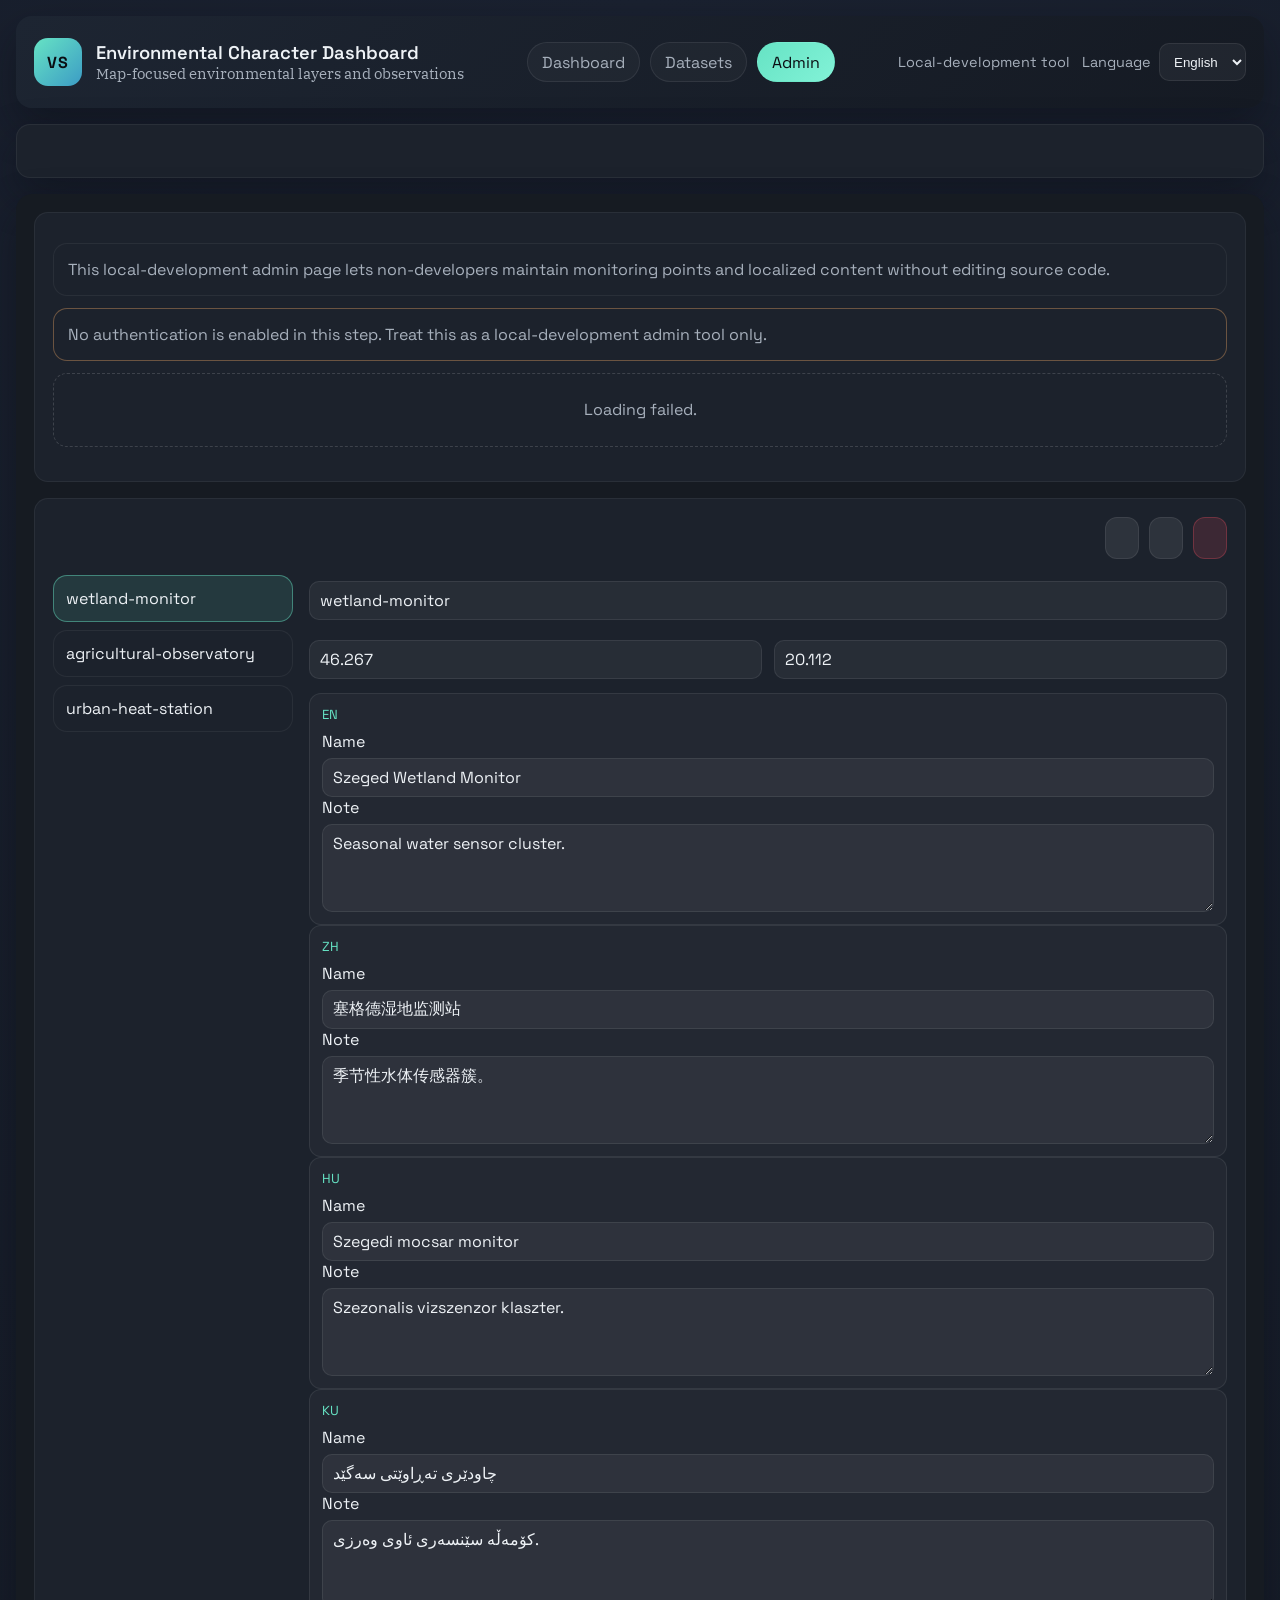
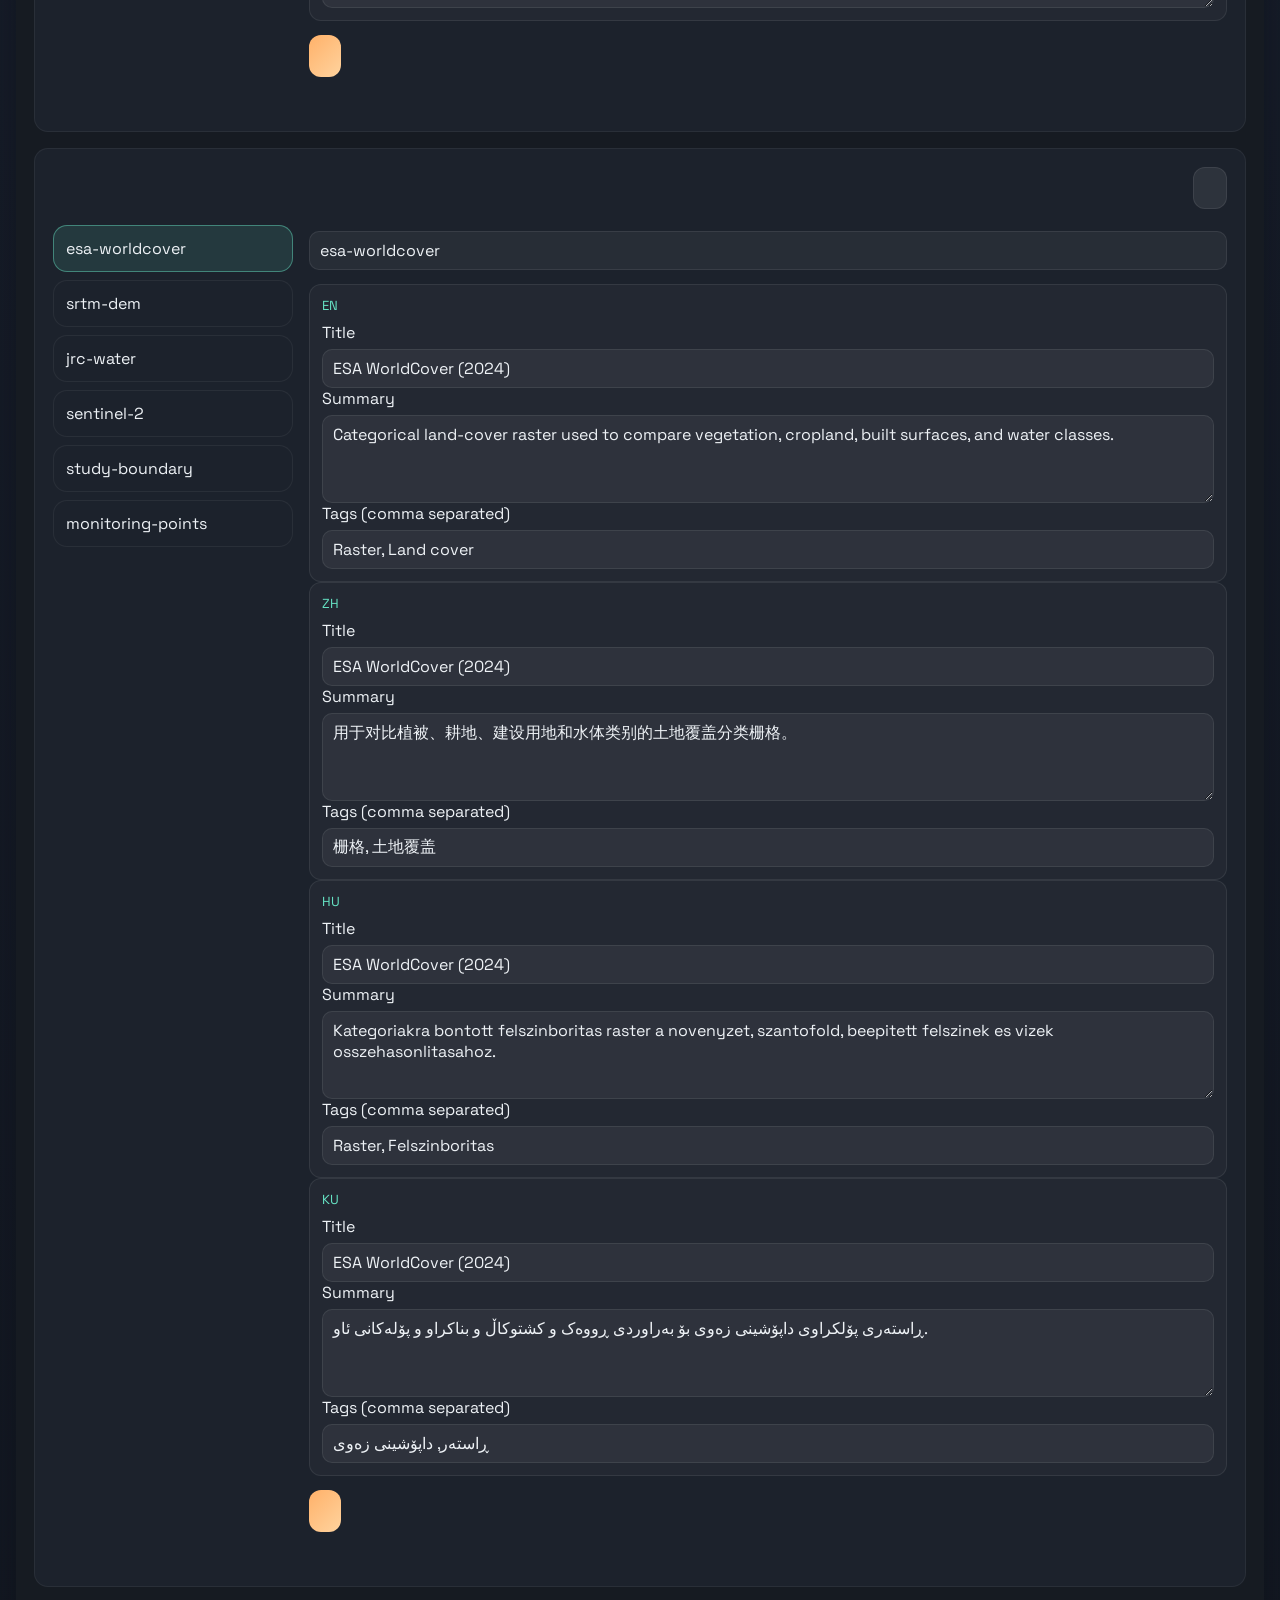
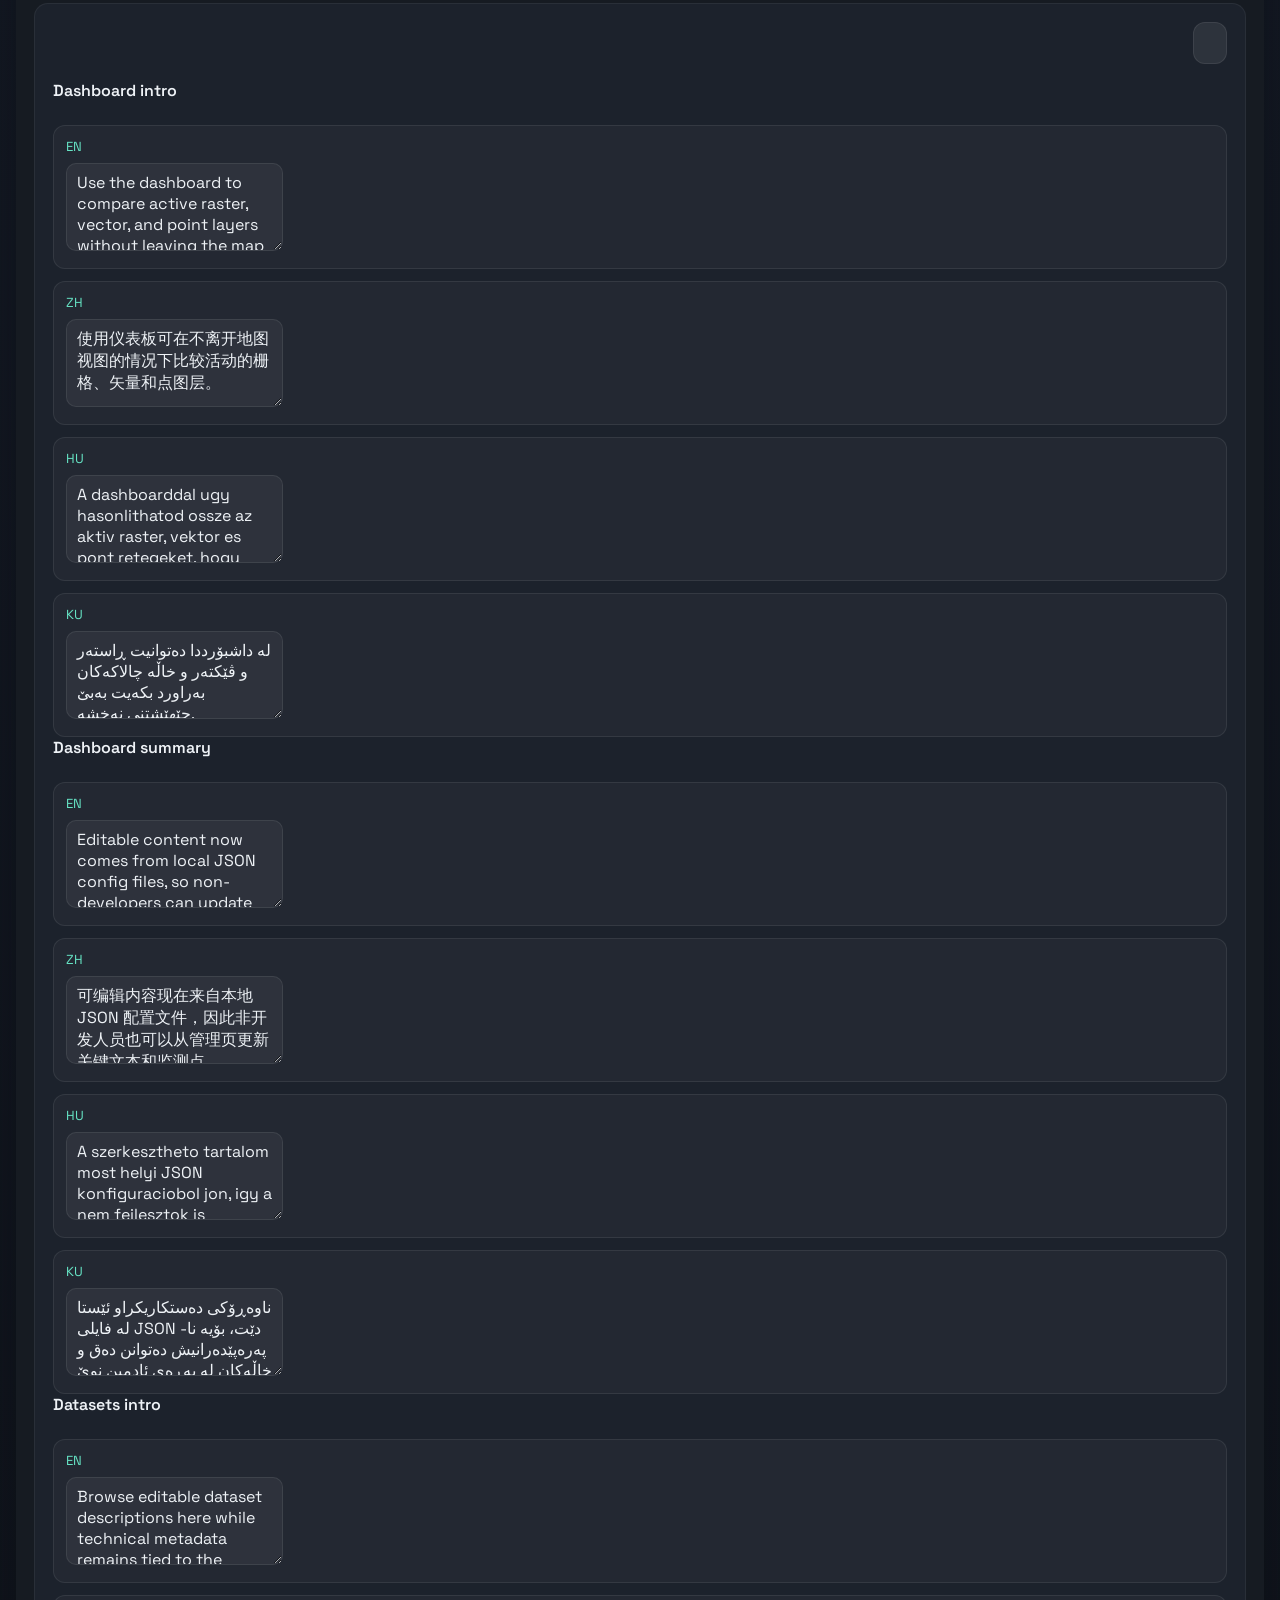
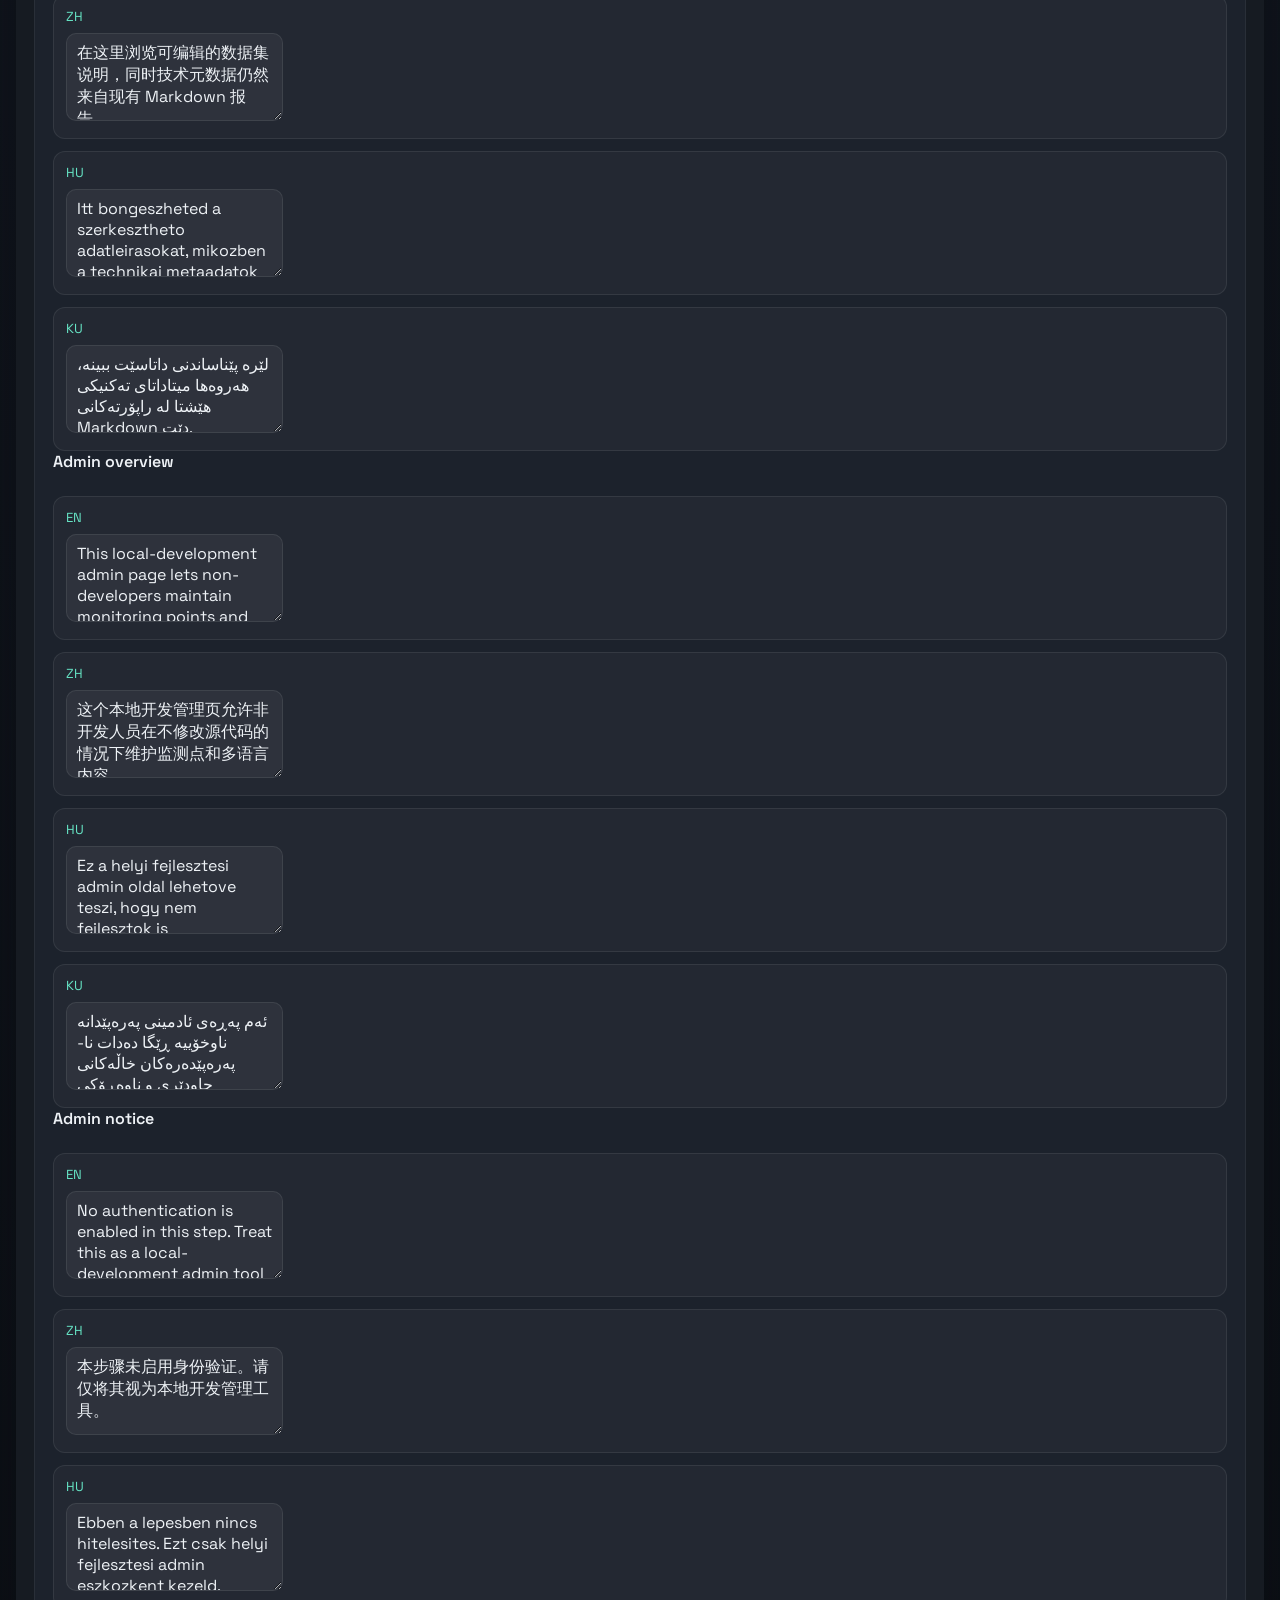
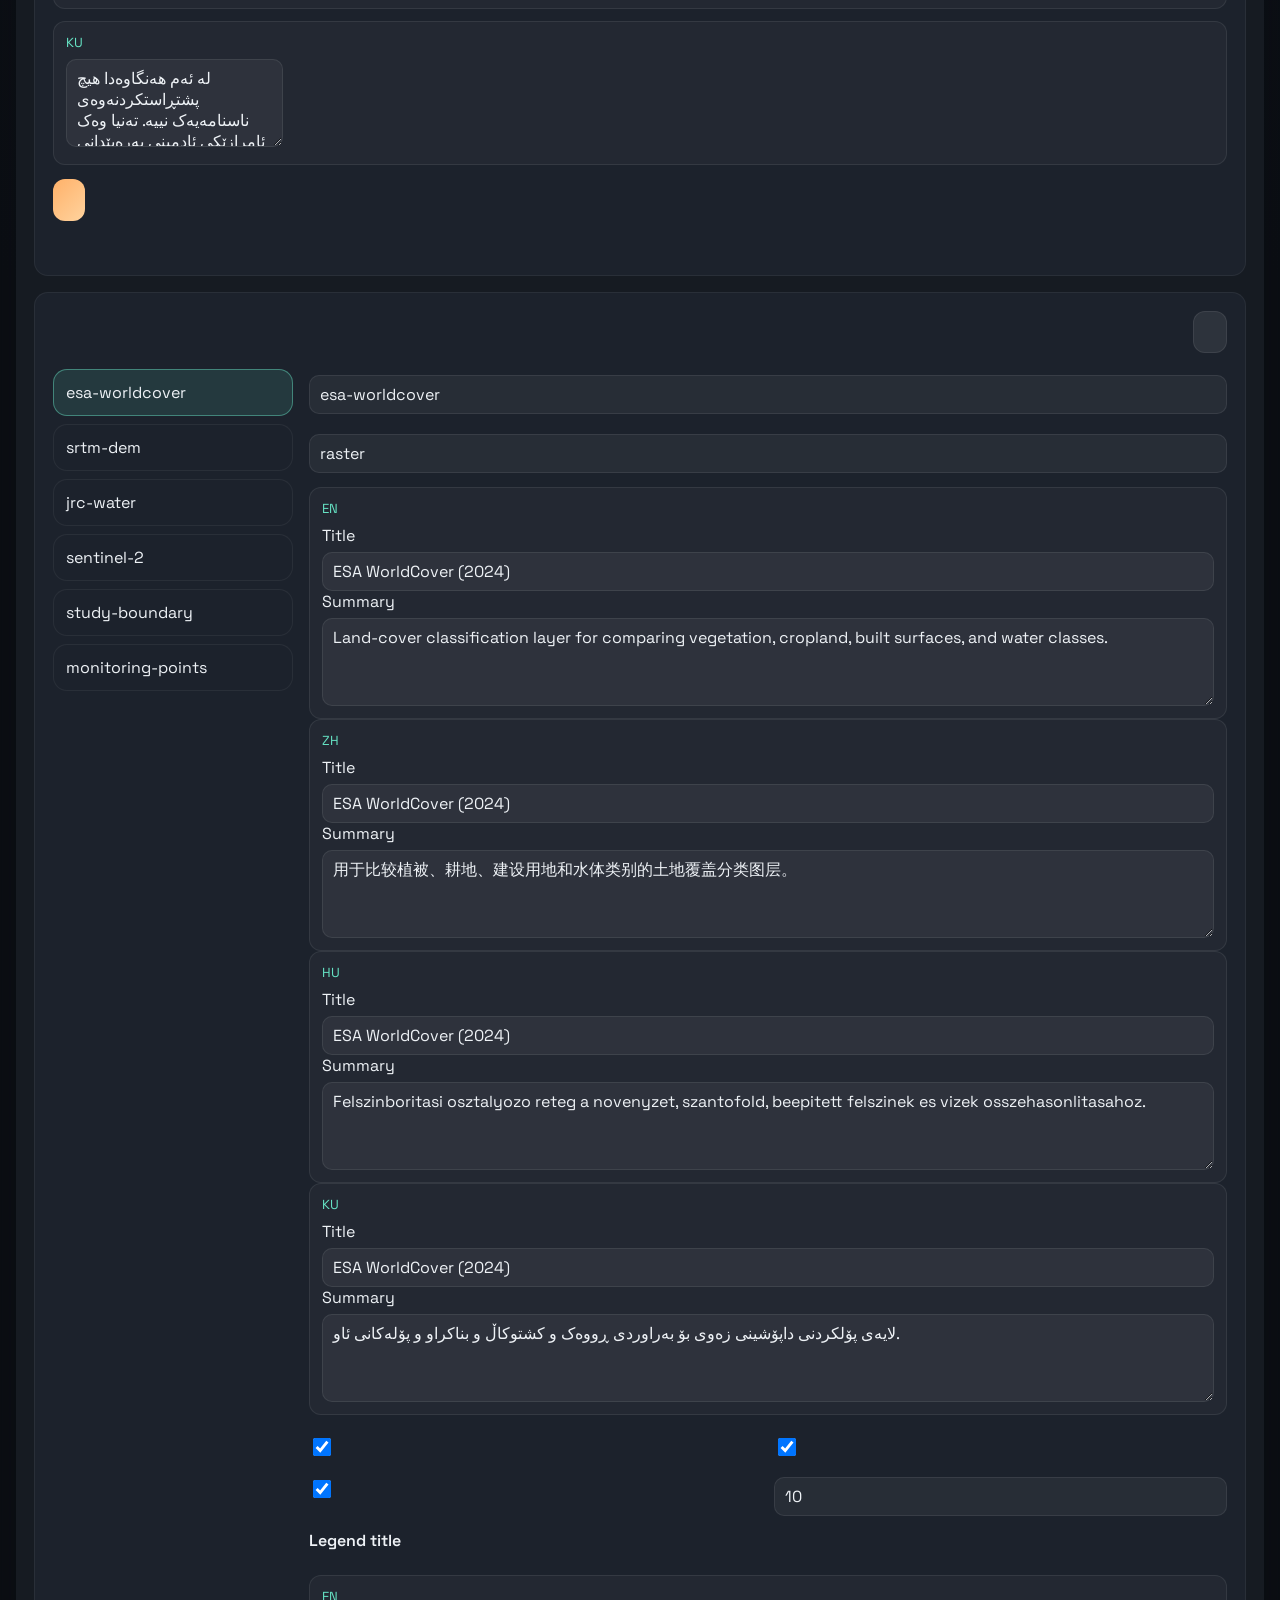
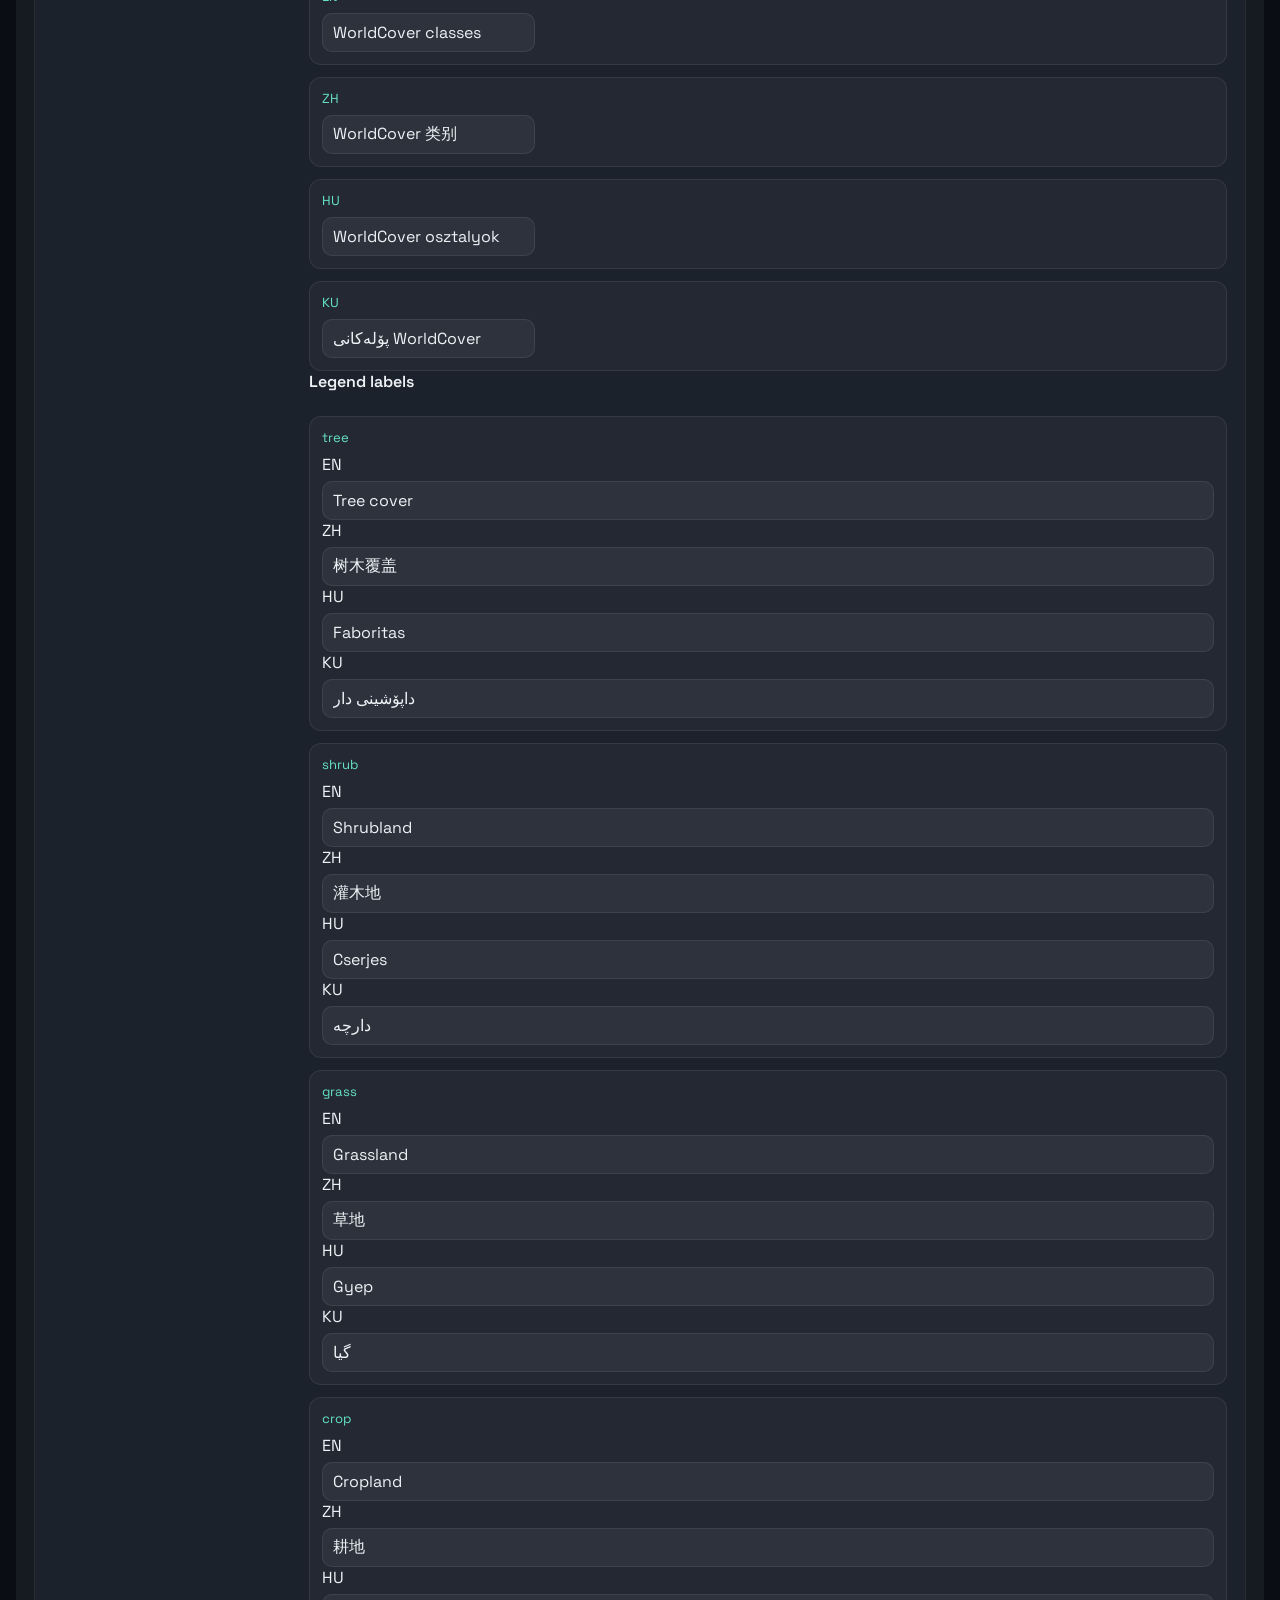
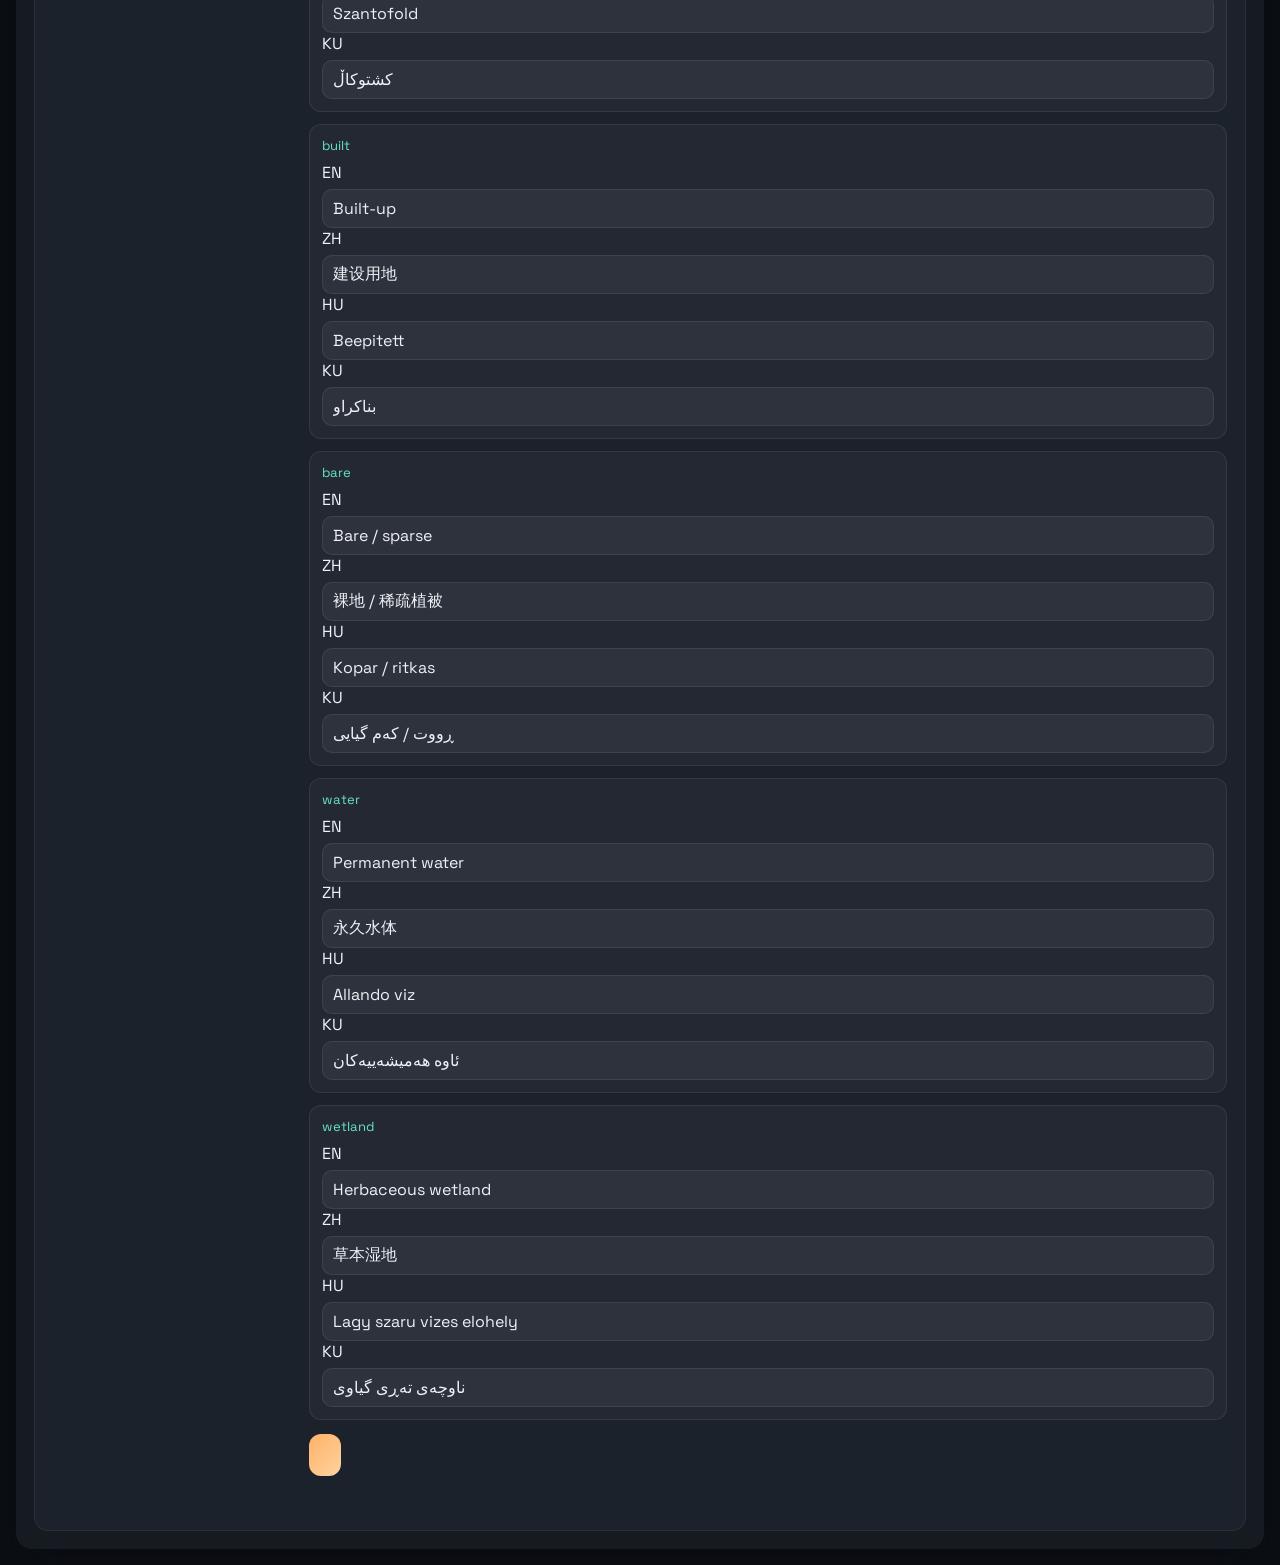
==== vs/admin.html @ 51a52495 "Initial project import and dashboard fixes" ====
﻿<!doctype html>
<html lang="en">
<head>
  <meta charset="utf-8" />
  <meta name="viewport" content="width=device-width, initial-scale=1" />
  <title>Geo Environmental Admin</title>
  <link rel="preconnect" href="https://fonts.googleapis.com" />
  <link rel="preconnect" href="https://fonts.gstatic.com" crossorigin />
  <link href="https://fonts.googleapis.com/css2?family=Space+Grotesk:wght@400;500;600;700&family=IBM+Plex+Serif:wght@400;500&display=swap" rel="stylesheet" />
  <link rel="stylesheet" href="style.css" />
</head>
<body>
  <div class="app app-page">
    <header class="app-header" id="app-header"></header>

    <div class="page-shell">
      <section class="page-hero">
        <div class="page-kicker" data-i18n="admin.kicker"></div>
        <h1 class="page-title" data-i18n="admin.title"></h1>
        <p class="page-copy" data-i18n="admin.subtitle"></p>
      </section>

      <section class="page-main admin-grid">
        <section class="admin-section">
          <div class="panel-title" data-i18n="admin.overviewTitle"></div>
          <div id="admin-overview-text" class="feedback-note"></div>
          <div id="admin-notice-text" class="feedback-note warning-note"></div>
          <div id="admin-health" class="status-grid"></div>
        </section>

        <section class="admin-section">
          <div class="admin-section-head">
            <div class="panel-title" data-i18n="admin.monitoringTitle"></div>
            <div class="admin-actions">
              <button id="points-reload" class="button button-secondary" data-i18n="admin.reload"></button>
              <button id="point-add" class="button button-secondary" data-i18n="admin.addPoint"></button>
              <button id="point-delete" class="button button-danger" data-i18n="admin.deletePoint"></button>
            </div>
          </div>
          <div class="admin-editor-grid">
            <div id="points-list" class="admin-list"></div>
            <form id="points-form" class="admin-form">
              <label><span data-i18n="admin.pointId"></span><input id="point-id" type="text" /></label>
              <div class="admin-form-row">
                <label><span data-i18n="admin.latitude"></span><input id="point-lat" type="number" step="any" /></label>
                <label><span data-i18n="admin.longitude"></span><input id="point-lng" type="number" step="any" /></label>
              </div>
              <div id="point-localized-fields"></div>
              <div class="admin-actions">
                <button id="points-save" type="submit" class="button" data-i18n="admin.savePoints"></button>
              </div>
              <div id="points-status" class="status-message"></div>
            </form>
          </div>
        </section>

        <section class="admin-section">
          <div class="admin-section-head">
            <div class="panel-title" data-i18n="admin.datasetTitle"></div>
            <div class="admin-actions">
              <button id="datasets-reload" class="button button-secondary" data-i18n="admin.reload"></button>
            </div>
          </div>
          <div class="admin-editor-grid">
            <div id="dataset-list" class="admin-list"></div>
            <form id="dataset-form" class="admin-form">
              <label><span data-i18n="admin.datasetId"></span><input id="dataset-id" type="text" readonly /></label>
              <div id="dataset-localized-fields"></div>
              <div class="admin-actions">
                <button id="datasets-save" type="submit" class="button" data-i18n="admin.saveDatasets"></button>
              </div>
              <div id="datasets-status" class="status-message"></div>
            </form>
          </div>
        </section>

        <section class="admin-section">
          <div class="admin-section-head">
            <div class="panel-title" data-i18n="admin.pageTitle"></div>
            <div class="admin-actions">
              <button id="app-reload" class="button button-secondary" data-i18n="admin.reload"></button>
            </div>
          </div>
          <form id="app-content-form" class="admin-form">
            <div id="app-content-fields"></div>
            <div class="admin-actions">
              <button id="app-save" type="submit" class="button" data-i18n="admin.saveApp"></button>
            </div>
            <div id="app-status" class="status-message"></div>
          </form>
        </section>

        <section class="admin-section">
          <div class="admin-section-head">
            <div class="panel-title" data-i18n="admin.layerCatalogTitle"></div>
            <div class="admin-actions">
              <button id="layers-reload" class="button button-secondary" data-i18n="admin.reloadLayers"></button>
            </div>
          </div>
          <div class="admin-editor-grid">
            <div id="layer-list" class="admin-list"></div>
            <form id="layer-form" class="admin-form">
              <label><span data-i18n="admin.layerId"></span><input id="layer-id" type="text" readonly /></label>
              <label><span data-i18n="admin.layerKind"></span><input id="layer-kind" type="text" readonly /></label>
              <div id="layer-localized-fields"></div>
              <div class="admin-form-row admin-toggle-grid">
                <label><span data-i18n="admin.layerDefaultVisible"></span><input id="layer-default-visible" type="checkbox" /></label>
                <label><span data-i18n="admin.layerShowLegend"></span><input id="layer-show-legend" type="checkbox" /></label>
                <label><span data-i18n="admin.layerShowActive"></span><input id="layer-show-active" type="checkbox" /></label>
                <label><span data-i18n="admin.layerSortOrder"></span><input id="layer-sort-order" type="number" step="1" /></label>
              </div>
              <div id="layer-legend-fields"></div>
              <div class="admin-actions">
                <button id="layers-save" type="submit" class="button" data-i18n="admin.saveLayers"></button>
              </div>
              <div id="layers-status" class="status-message"></div>
            </form>
          </div>
        </section>
      </section>
    </div>
  </div>

  <script src="i18n.js"></script>
  <script src="app-common.js"></script>
  <script src="admin.js"></script>
</body>
</html>
---- vs/style.css ----
﻿:root {
  --bg: #0f1216;
  --panel: #161b22;
  --panel-soft: #1c222c;
  --accent: #66e3c4;
  --accent-2: #ffb169;
  --danger: #d1495b;
  --text: #eef2f6;
  --muted: #a7b0bc;
  --line: rgba(255, 255, 255, 0.08);
  --shadow: 0 18px 40px rgba(10, 12, 20, 0.4);
}

* { box-sizing: border-box; }
html, body { min-height: 100%; }
body {
  margin: 0;
  font-family: "Space Grotesk", "Segoe UI", "Microsoft YaHei UI", "Microsoft YaHei", "PingFang SC", "Noto Sans CJK SC", "Noto Sans Arabic", Tahoma, sans-serif;
  background: radial-gradient(circle at top, #1a2130, #0b0e13 60%);
  color: var(--text);
}

a { color: inherit; text-decoration: none; }
button, input, textarea { font: inherit; }
.hidden { display: none !important; }

.app { min-height: 100vh; display: grid; gap: 16px; padding: 16px; }
.app-dashboard { grid-template-columns: 280px 1fr 280px; grid-template-rows: 92px 1fr; }
.app-page { grid-template-columns: 1fr; grid-template-rows: 92px auto; }

.app-header {
  grid-column: 1 / -1;
  display: flex;
  align-items: center;
  justify-content: space-between;
  gap: 18px;
  padding: 14px 18px;
  background: linear-gradient(135deg, #1d2532, #151a23);
  border-radius: 16px;
  box-shadow: var(--shadow);
}

.brand { display: flex; align-items: center; gap: 14px; min-width: 0; }
.brand-mark {
  width: 48px; height: 48px; border-radius: 14px; background: linear-gradient(135deg, var(--accent), #3c9cc5);
  display: grid; place-items: center; font-weight: 700; color: #0a0d12; letter-spacing: 0.08em; flex: 0 0 auto;
}
.brand-title { font-size: 1.15rem; font-weight: 600; }
.brand-subtitle { font-family: "IBM Plex Serif", "Noto Serif CJK SC", "Source Han Serif SC", Georgia, serif; color: var(--muted); font-size: 0.92rem; }

.header-center { display: flex; align-items: center; justify-content: center; gap: 10px; flex: 1; flex-wrap: wrap; }
.nav-link {
  display: inline-flex; align-items: center; justify-content: center; min-height: 40px; padding: 0 14px;
  border-radius: 999px; border: 1px solid var(--line); background: rgba(255, 255, 255, 0.03); color: var(--muted);
  transition: 0.2s ease;
}
.nav-link:hover { color: var(--text); border-color: rgba(102, 227, 196, 0.4); }
.nav-link.active { color: #0a0d12; background: linear-gradient(135deg, var(--accent), #82f2d7); border-color: transparent; }

.header-tools { display: flex; align-items: center; gap: 12px; flex-wrap: wrap; justify-content: flex-end; }
.header-meta { color: var(--muted); font-size: 0.9rem; }
.language-switcher { display: flex; align-items: center; gap: 8px; color: var(--muted); font-size: 0.9rem; }
.language-switcher select, .admin-form input, .admin-form textarea {
  background: rgba(255, 255, 255, 0.05); color: var(--text); border: 1px solid var(--line); border-radius: 10px;
  min-height: 38px; padding: 8px 10px;
  text-align: start;
}

html[dir="rtl"] body {
  direction: rtl;
}

html[dir="rtl"] .panel-copy,
html[dir="rtl"] .page-copy,
html[dir="rtl"] .feedback-note,
html[dir="rtl"] .overlay-list,
html[dir="rtl"] .legend-item,
html[dir="rtl"] .admin-form label,
html[dir="rtl"] .layer-catalog-item {
  text-align: right;
}

.panel, .page-main, .page-hero { background: var(--panel); border-radius: 16px; box-shadow: var(--shadow); }
.panel { padding: 16px; display: flex; flex-direction: column; min-height: 0; }
.panel-left, .panel-right, .map-wrap { grid-row: 2 / 3; }
.panel-title { font-size: 1rem; font-weight: 600; margin-bottom: 12px; }
.panel-copy, .page-copy, .dataset-card p, .meta-row dd, .empty-state, .feedback-note, .status-message { color: var(--muted); line-height: 1.45; }
.panel-scroll { overflow-y: auto; padding-right: 6px; display: grid; gap: 12px; }

.status-grid { display: grid; gap: 12px; margin-bottom: 16px; }
.status-card, .dataset-card, .legend-block, .page-hero, .feedback-note, .admin-section, .admin-list button {
  background: var(--panel-soft); border-radius: 14px; border: 1px solid rgba(255, 255, 255, 0.06);
}
.status-card { padding: 12px; }
.status-label { color: var(--muted); font-size: 0.8rem; margin-bottom: 6px; }
.status-value { font-size: 1.1rem; font-weight: 600; }

.panel-link, .button {
  display: inline-flex; align-items: center; justify-content: center; min-height: 42px; padding: 0 16px; border-radius: 12px;
  background: linear-gradient(135deg, var(--accent-2), #ffd39e); color: #11161d; font-weight: 600; border: 0; cursor: pointer;
}
.button-secondary { background: rgba(255, 255, 255, 0.08); color: var(--text); border: 1px solid var(--line); }
.button-danger { background: rgba(209, 73, 91, 0.18); color: #ffd9de; border: 1px solid rgba(209, 73, 91, 0.35); }

.map-wrap { position: relative; min-height: 520px; }
#map { width: 100%; height: 100%; border-radius: 16px; box-shadow: var(--shadow); overflow: hidden; }
.map-overlay {
  position: absolute; top: 16px; left: 16px; padding: 12px 14px; background: rgba(15, 18, 22, 0.8);
  border-radius: 12px; backdrop-filter: blur(8px); border: 1px solid rgba(255, 255, 255, 0.08);
  min-width: 170px; max-width: min(320px, calc(100% - 32px));
}
.overlay-title { font-size: 0.85rem; margin-bottom: 6px; color: var(--muted); }
.overlay-list { font-size: 0.82rem; display: grid; gap: 4px; }

.dataset-card { padding: 14px; }
.dataset-card h3, .dataset-card h4 { margin: 0 0 8px; font-size: 1rem; }
.tag-list { display: flex; flex-wrap: wrap; gap: 6px; }
.tag { background: rgba(102, 227, 196, 0.12); color: var(--accent); padding: 3px 8px; border-radius: 999px; font-size: 0.75rem; }
.meta-list { display: grid; gap: 10px; margin-top: 14px; }
.meta-row { display: grid; grid-template-columns: 120px 1fr; gap: 10px; }
.meta-row dt { color: var(--muted); font-size: 0.82rem; }
.meta-row dd { margin: 0; font-size: 0.86rem; }

.legend-block { padding: 10px; }
.legend-title { font-size: 0.85rem; font-weight: 600; margin-bottom: 8px; }
.legend-item { display: flex; align-items: center; gap: 8px; font-size: 0.8rem; color: var(--muted); margin-bottom: 6px; }
.legend-swatch { width: 16px; height: 16px; border-radius: 4px; border: 1px solid rgba(255, 255, 255, 0.1); }

.page-shell { display: grid; gap: 16px; }
.page-hero, .page-main { padding: 18px; }
.page-kicker { color: var(--accent); font-size: 0.85rem; letter-spacing: 0.08em; text-transform: uppercase; margin-bottom: 8px; }
.page-title { margin: 0 0 8px; font-size: clamp(1.5rem, 3vw, 2.2rem); }
.catalog-grid { display: grid; grid-template-columns: repeat(auto-fit, minmax(260px, 1fr)); gap: 14px; margin-top: 16px; }
.empty-state { padding: 24px; text-align: center; border: 1px dashed rgba(255, 255, 255, 0.15); border-radius: 14px; }
.feedback-note { padding: 14px; margin-bottom: 12px; }
.warning-note { border-color: rgba(255, 177, 105, 0.35); }

.admin-grid { display: grid; gap: 16px; }
.admin-section { padding: 18px; }
.admin-section-head { display: flex; justify-content: space-between; align-items: center; gap: 12px; margin-bottom: 16px; }
.admin-actions { display: flex; flex-wrap: wrap; gap: 10px; }
.admin-editor-grid { display: grid; grid-template-columns: 240px 1fr; gap: 16px; }
.admin-list { display: grid; gap: 8px; align-content: start; }
.admin-list button {
  text-align: left; color: var(--text); padding: 12px; cursor: pointer;
}
.admin-list button.active { border-color: rgba(102, 227, 196, 0.45); background: rgba(102, 227, 196, 0.12); }
.admin-form { display: grid; gap: 14px; }
.admin-form label { display: grid; gap: 6px; }
.admin-form-row { display: grid; grid-template-columns: repeat(2, minmax(0, 1fr)); gap: 12px; }
.locale-grid { display: grid; gap: 12px; }
.locale-card { padding: 12px; background: rgba(255,255,255,0.03); border: 1px solid var(--line); border-radius: 12px; }
.locale-label { font-size: 0.82rem; color: var(--accent); margin-bottom: 8px; }
.admin-form textarea { min-height: 88px; resize: vertical; }
.status-message { min-height: 22px; }
.status-message.success { color: var(--accent); }
.status-message.error { color: #ffb5bf; }

.leaflet-control-layers {
  background: rgba(22, 27, 34, 0.92); color: var(--text); border-radius: 12px; border: 1px solid rgba(255, 255, 255, 0.12); box-shadow: var(--shadow);
}
.leaflet-control-layers-expanded { padding: 10px 12px; }
.leaflet-container .leaflet-control-attribution { background: rgba(15, 18, 22, 0.6); color: var(--muted); }

@media (max-width: 1200px) {
  .app-dashboard { grid-template-columns: 240px 1fr 240px; }
}

@media (max-width: 980px) {
  .app-dashboard, .app-page { grid-template-columns: 1fr; grid-template-rows: auto auto auto auto; }
  .panel-left, .panel-right, .map-wrap, .page-shell { grid-column: 1 / -1; }
  .map-wrap { min-height: 460px; }
  .app-header { flex-direction: column; align-items: stretch; }
  .header-center, .header-tools { justify-content: flex-start; }
  .admin-editor-grid { grid-template-columns: 1fr; }
}

@media (max-width: 640px) {
  .app { padding: 12px; gap: 12px; }
  .catalog-grid, .admin-form-row { grid-template-columns: 1fr; }
  .meta-row { grid-template-columns: 1fr; gap: 4px; }
  .map-overlay { right: 16px; left: 16px; min-width: 0; }
}

.panel-subtitle {
  margin: 8px 0 10px;
  font-size: 0.82rem;
  color: var(--muted);
  text-transform: uppercase;
  letter-spacing: 0.06em;
}

.layer-catalog-list {
  display: grid;
  gap: 10px;
  margin-bottom: 16px;
}

.layer-catalog-item {
  padding: 12px;
  background: rgba(255, 255, 255, 0.03);
  border: 1px solid var(--line);
  border-radius: 12px;
}

.layer-catalog-item h4 {
  margin: 0 0 6px;
  font-size: 0.92rem;
}

.layer-catalog-item p {
  margin: 0;
  font-size: 0.8rem;
  color: var(--muted);
}

.admin-toggle-grid label {
  align-content: start;
}

.admin-toggle-grid input[type="checkbox"] {
  min-height: auto;
  width: 18px;
  height: 18px;
  padding: 0;
}
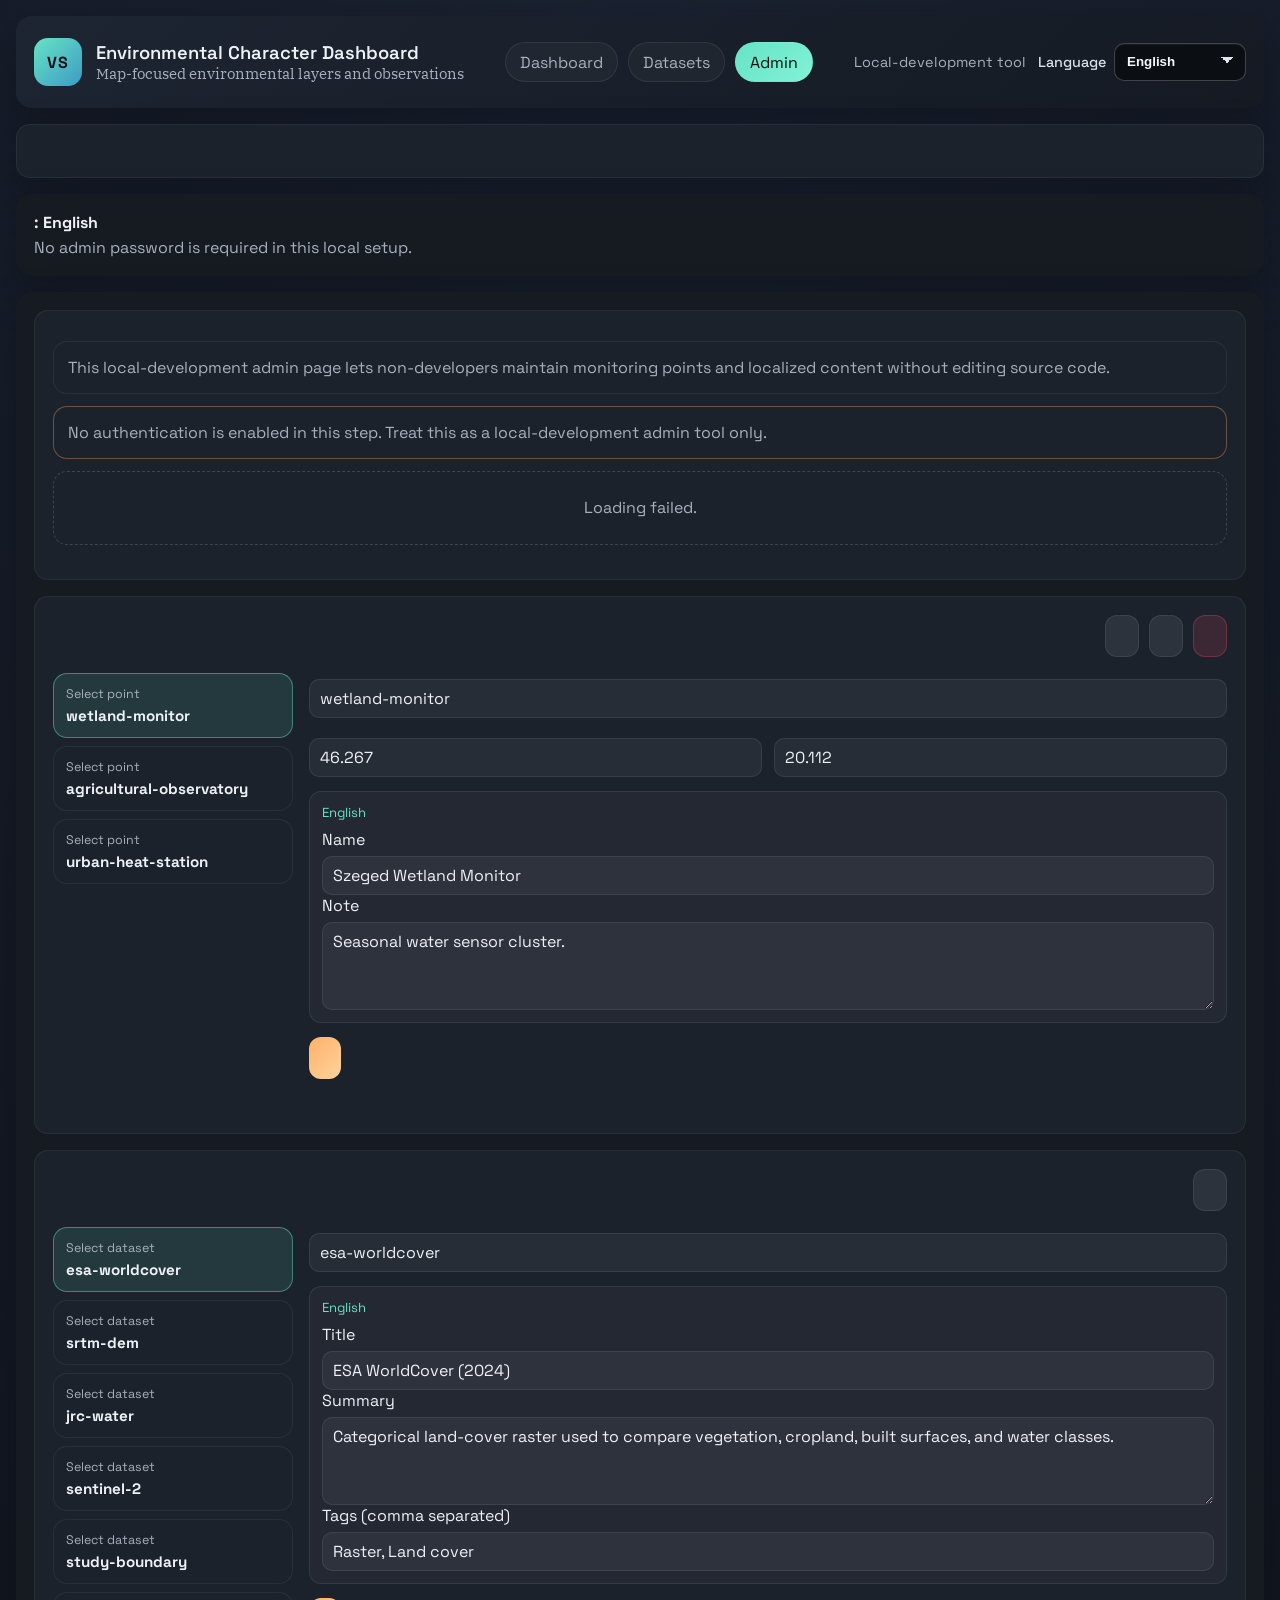
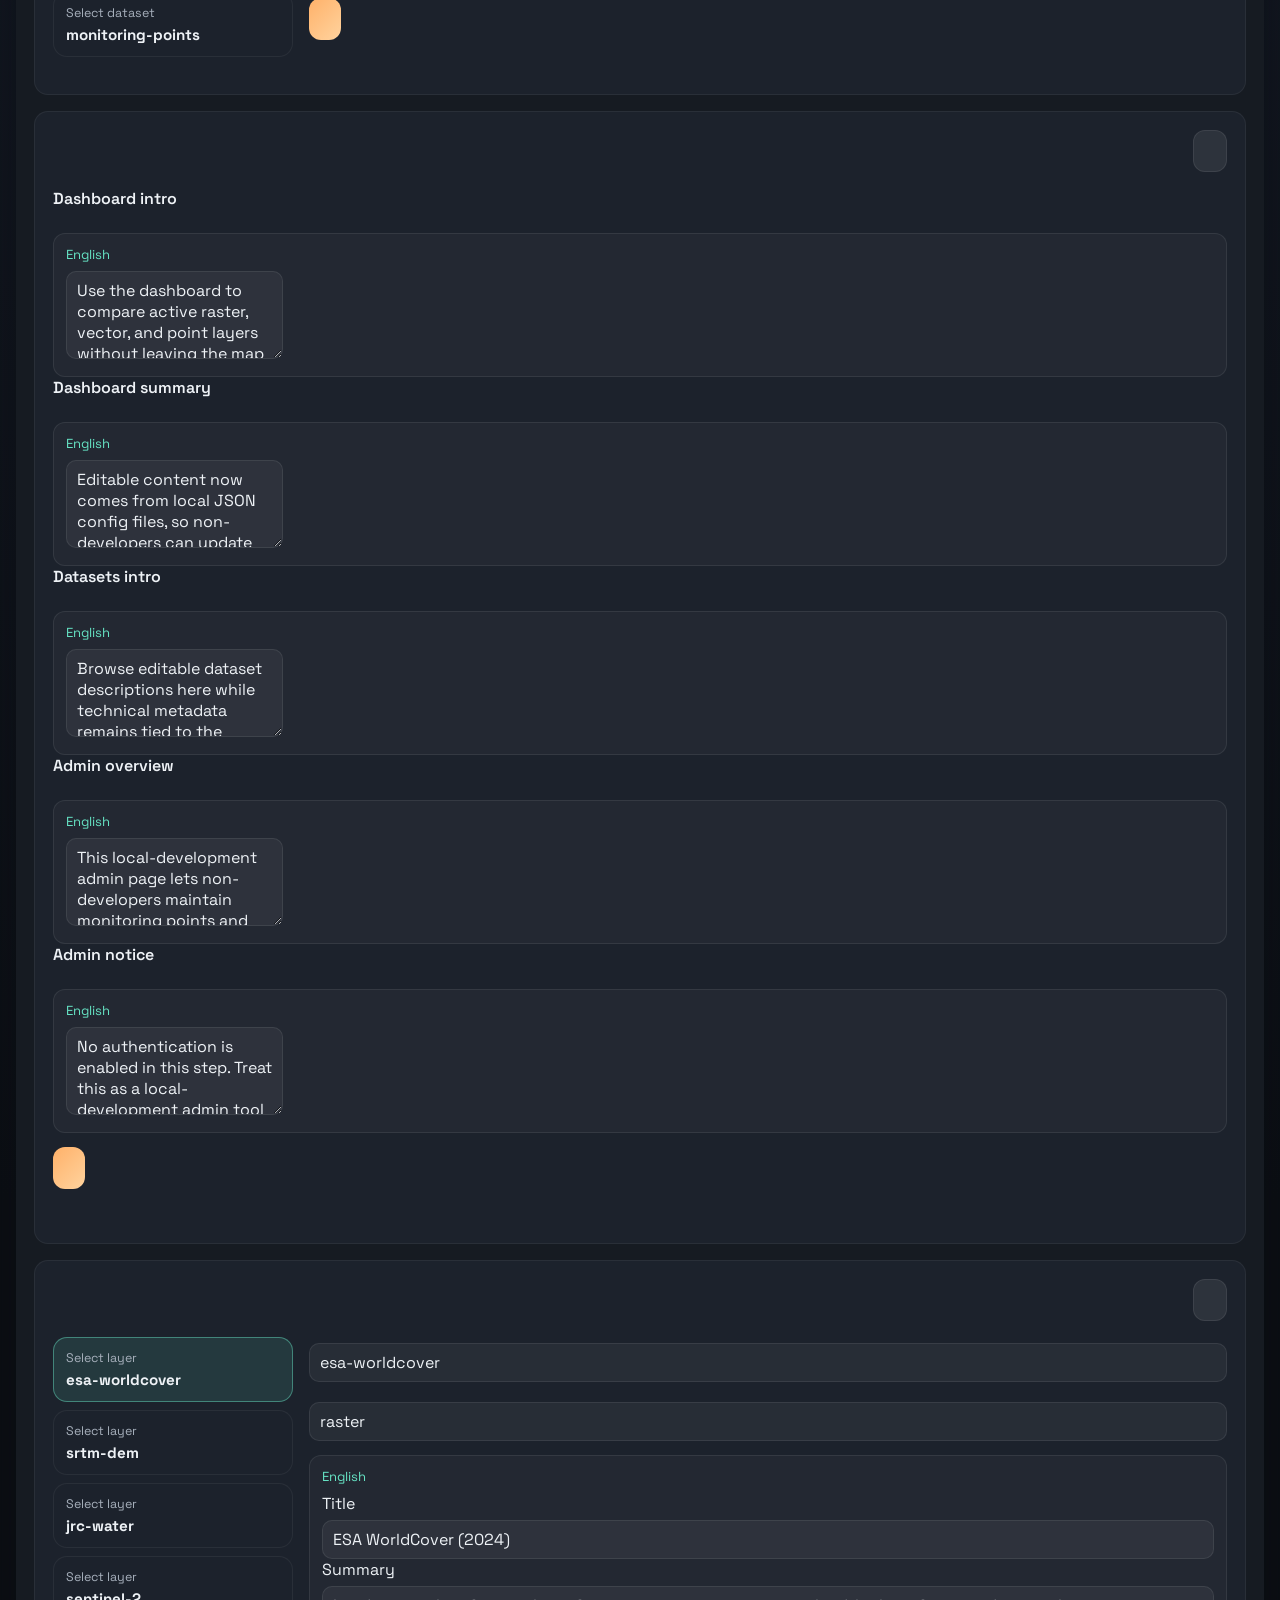
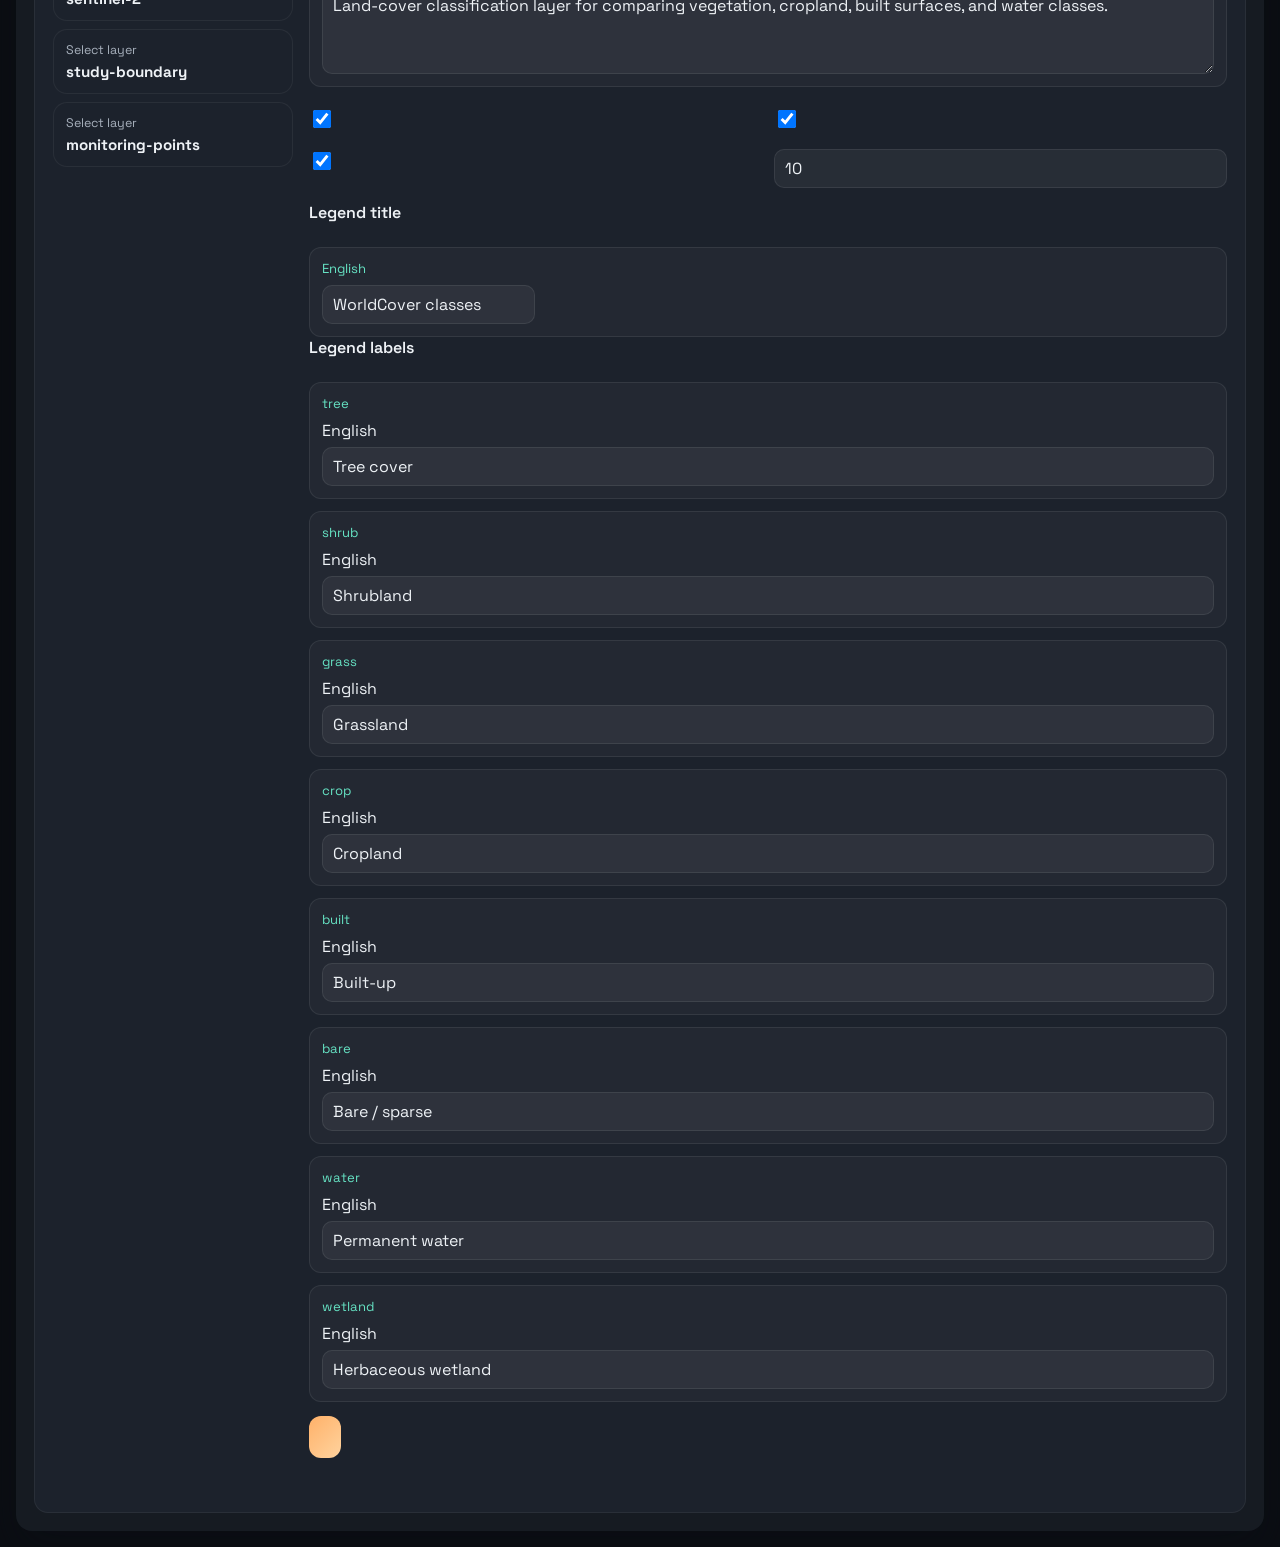
==== commit 163fea16: "Update dashboard cleanup and admin content changes" ====
--- a/vs/admin.html
+++ b/vs/admin.html
@@ -20,7 +20,33 @@
         <p class="page-copy" data-i18n="admin.subtitle"></p>
       </section>
 
-      <section class="page-main admin-grid">
+      <section id="admin-toolbar" class="page-main admin-toolbar hidden">
+        <div class="admin-toolbar-copy">
+          <div class="admin-toolbar-title">
+            <span data-i18n="admin.editingLanguage"></span>:
+            <strong id="admin-editor-language-value"></strong>
+          </div>
+          <div id="admin-auth-note" class="admin-toolbar-note"></div>
+        </div>
+        <button id="admin-logout" type="button" class="button button-secondary hidden" data-i18n="admin.logout"></button>
+      </section>
+
+      <section id="admin-auth-panel" class="page-main admin-auth-panel hidden">
+        <div class="panel-title" data-i18n="admin.loginTitle"></div>
+        <p class="page-copy" data-i18n="admin.loginSubtitle"></p>
+        <form id="admin-login-form" class="admin-form admin-login-form">
+          <label>
+            <span data-i18n="admin.passwordLabel"></span>
+            <input id="admin-password" type="password" autocomplete="current-password" />
+          </label>
+          <div class="admin-actions">
+            <button id="admin-login-button" type="submit" class="button" data-i18n="admin.loginButton"></button>
+          </div>
+          <div id="admin-auth-status" class="status-message"></div>
+        </form>
+      </section>
+
+      <section id="admin-content" class="page-main admin-grid hidden">
         <section class="admin-section">
           <div class="panel-title" data-i18n="admin.overviewTitle"></div>
           <div id="admin-overview-text" class="feedback-note"></div>
@@ -32,9 +58,9 @@
           <div class="admin-section-head">
             <div class="panel-title" data-i18n="admin.monitoringTitle"></div>
             <div class="admin-actions">
-              <button id="points-reload" class="button button-secondary" data-i18n="admin.reload"></button>
+              <button id="points-reload" class="button button-secondary" data-i18n="admin.reloadPoints"></button>
               <button id="point-add" class="button button-secondary" data-i18n="admin.addPoint"></button>
-              <button id="point-delete" class="button button-danger" data-i18n="admin.deletePoint"></button>
+              <button id="point-delete" class="button button-danger" data-i18n="admin.deleteSelectedPoint"></button>
             </div>
           </div>
           <div class="admin-editor-grid">
@@ -47,7 +73,7 @@
               </div>
               <div id="point-localized-fields"></div>
               <div class="admin-actions">
-                <button id="points-save" type="submit" class="button" data-i18n="admin.savePoints"></button>
+                <button id="points-save" type="submit" class="button" data-i18n="admin.savePointChanges"></button>
               </div>
               <div id="points-status" class="status-message"></div>
             </form>
@@ -58,7 +84,7 @@
           <div class="admin-section-head">
             <div class="panel-title" data-i18n="admin.datasetTitle"></div>
             <div class="admin-actions">
-              <button id="datasets-reload" class="button button-secondary" data-i18n="admin.reload"></button>
+              <button id="datasets-reload" class="button button-secondary" data-i18n="admin.reloadDatasets"></button>
             </div>
           </div>
           <div class="admin-editor-grid">
@@ -78,7 +104,7 @@
           <div class="admin-section-head">
             <div class="panel-title" data-i18n="admin.pageTitle"></div>
             <div class="admin-actions">
-              <button id="app-reload" class="button button-secondary" data-i18n="admin.reload"></button>
+              <button id="app-reload" class="button button-secondary" data-i18n="admin.reloadPageContent"></button>
             </div>
           </div>
           <form id="app-content-form" class="admin-form">
--- a/vs/style.css
+++ b/vs/style.css
@@ -59,11 +59,51 @@
 
 .header-tools { display: flex; align-items: center; gap: 12px; flex-wrap: wrap; justify-content: flex-end; }
 .header-meta { color: var(--muted); font-size: 0.9rem; }
-.language-switcher { display: flex; align-items: center; gap: 8px; color: var(--muted); font-size: 0.9rem; }
-.language-switcher select, .admin-form input, .admin-form textarea {
+.language-switcher {
+  display: flex;
+  align-items: center;
+  gap: 8px;
+  color: #d9e0e8;
+  font-size: 0.9rem;
+  font-weight: 500;
+}
+.language-switcher .language-select,
+.admin-form input, .admin-form textarea {
   background: rgba(255, 255, 255, 0.05); color: var(--text); border: 1px solid var(--line); border-radius: 10px;
   min-height: 38px; padding: 8px 10px;
   text-align: start;
+}
+.language-switcher .language-select {
+  min-width: 132px;
+  padding: 8px 38px 8px 12px;
+  background-color: rgba(11, 14, 19, 0.88);
+  background-image: linear-gradient(45deg, transparent 50%, #dfe7ef 50%), linear-gradient(135deg, #dfe7ef 50%, transparent 50%);
+  background-position: calc(100% - 18px) calc(50% - 2px), calc(100% - 12px) calc(50% - 2px);
+  background-size: 6px 6px, 6px 6px;
+  background-repeat: no-repeat;
+  border-color: rgba(255, 255, 255, 0.22);
+  box-shadow: inset 0 1px 0 rgba(255, 255, 255, 0.05);
+  color: #f6f9fc;
+  cursor: pointer;
+  font-weight: 600;
+  line-height: 1.2;
+  appearance: none;
+  -webkit-appearance: none;
+  position: relative;
+  z-index: 2;
+}
+.language-switcher .language-select:hover {
+  background-color: rgba(16, 22, 30, 0.96);
+  border-color: rgba(102, 227, 196, 0.48);
+}
+.language-switcher .language-select:focus {
+  outline: none;
+  border-color: rgba(102, 227, 196, 0.8);
+  box-shadow: 0 0 0 3px rgba(102, 227, 196, 0.18), inset 0 1px 0 rgba(255, 255, 255, 0.05);
+}
+.language-switcher .language-select option {
+  background: #141922;
+  color: #f6f9fc;
 }
 
 html[dir="rtl"] body {
@@ -99,6 +139,18 @@
   display: inline-flex; align-items: center; justify-content: center; min-height: 42px; padding: 0 16px; border-radius: 12px;
   background: linear-gradient(135deg, var(--accent-2), #ffd39e); color: #11161d; font-weight: 600; border: 0; cursor: pointer;
 }
+.panel-link {
+  margin-top: auto;
+}
+.panel-link-subtle {
+  align-self: flex-start;
+  min-height: 36px;
+  padding: 0;
+  border-radius: 0;
+  background: none;
+  color: var(--accent);
+  font-weight: 500;
+}
 .button-secondary { background: rgba(255, 255, 255, 0.08); color: var(--text); border: 1px solid var(--line); }
 .button-danger { background: rgba(209, 73, 91, 0.18); color: #ffd9de; border: 1px solid rgba(209, 73, 91, 0.35); }
 
@@ -137,19 +189,38 @@
 
 .admin-grid { display: grid; gap: 16px; }
 .admin-section { padding: 18px; }
+.admin-toolbar {
+  display: flex;
+  align-items: center;
+  justify-content: space-between;
+  gap: 16px;
+}
+.admin-toolbar-copy { display: grid; gap: 4px; }
+.admin-toolbar-title { font-weight: 600; color: var(--text); }
+.admin-toolbar-note { color: var(--muted); }
+.admin-auth-panel { max-width: 520px; }
+.admin-login-form { max-width: 360px; }
 .admin-section-head { display: flex; justify-content: space-between; align-items: center; gap: 12px; margin-bottom: 16px; }
 .admin-actions { display: flex; flex-wrap: wrap; gap: 10px; }
 .admin-editor-grid { display: grid; grid-template-columns: 240px 1fr; gap: 16px; }
 .admin-list { display: grid; gap: 8px; align-content: start; }
 .admin-list button {
-  text-align: left; color: var(--text); padding: 12px; cursor: pointer;
-}
+  display: grid;
+  gap: 4px;
+  text-align: left;
+  color: var(--text);
+  padding: 12px;
+  cursor: pointer;
+}
+.admin-list-action { font-size: 0.78rem; color: var(--muted); }
+.admin-list-id { font-size: 0.95rem; }
 .admin-list button.active { border-color: rgba(102, 227, 196, 0.45); background: rgba(102, 227, 196, 0.12); }
 .admin-form { display: grid; gap: 14px; }
 .admin-form label { display: grid; gap: 6px; }
 .admin-form-row { display: grid; grid-template-columns: repeat(2, minmax(0, 1fr)); gap: 12px; }
 .locale-grid { display: grid; gap: 12px; }
 .locale-card { padding: 12px; background: rgba(255,255,255,0.03); border: 1px solid var(--line); border-radius: 12px; }
+.single-locale-card { max-width: 100%; }
 .locale-label { font-size: 0.82rem; color: var(--accent); margin-bottom: 8px; }
 .admin-form textarea { min-height: 88px; resize: vertical; }
 .status-message { min-height: 22px; }
@@ -172,6 +243,7 @@
   .map-wrap { min-height: 460px; }
   .app-header { flex-direction: column; align-items: stretch; }
   .header-center, .header-tools { justify-content: flex-start; }
+  .admin-toolbar { align-items: stretch; flex-direction: column; }
   .admin-editor-grid { grid-template-columns: 1fr; }
 }
 
@@ -182,36 +254,9 @@
   .map-overlay { right: 16px; left: 16px; min-width: 0; }
 }
 
-.panel-subtitle {
-  margin: 8px 0 10px;
-  font-size: 0.82rem;
-  color: var(--muted);
-  text-transform: uppercase;
-  letter-spacing: 0.06em;
-}
-
-.layer-catalog-list {
-  display: grid;
-  gap: 10px;
-  margin-bottom: 16px;
-}
-
-.layer-catalog-item {
-  padding: 12px;
-  background: rgba(255, 255, 255, 0.03);
-  border: 1px solid var(--line);
-  border-radius: 12px;
-}
-
-.layer-catalog-item h4 {
-  margin: 0 0 6px;
-  font-size: 0.92rem;
-}
-
-.layer-catalog-item p {
-  margin: 0;
-  font-size: 0.8rem;
-  color: var(--muted);
+.panel-link-subtle:hover,
+.panel-link-subtle:focus-visible {
+  color: #82f2d7;
 }
 
 .admin-toggle-grid label {
@@ -224,3 +269,4 @@
   height: 18px;
   padding: 0;
 }
+
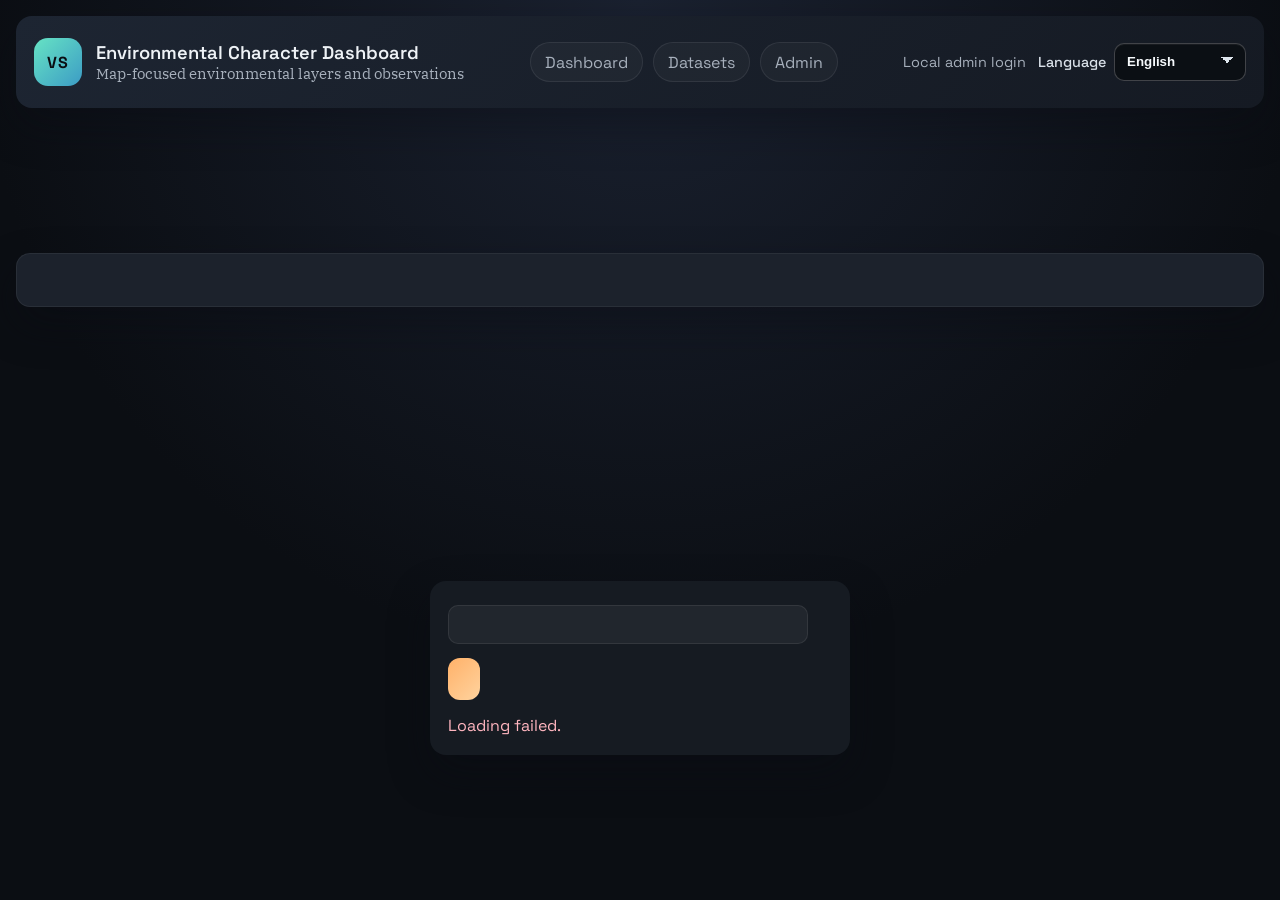
==== commit f768fad3: "Add local admin login flow" ====
--- a/vs/admin.html
+++ b/vs/admin.html
@@ -28,22 +28,7 @@
           </div>
           <div id="admin-auth-note" class="admin-toolbar-note"></div>
         </div>
-        <button id="admin-logout" type="button" class="button button-secondary hidden" data-i18n="admin.logout"></button>
-      </section>
-
-      <section id="admin-auth-panel" class="page-main admin-auth-panel hidden">
-        <div class="panel-title" data-i18n="admin.loginTitle"></div>
-        <p class="page-copy" data-i18n="admin.loginSubtitle"></p>
-        <form id="admin-login-form" class="admin-form admin-login-form">
-          <label>
-            <span data-i18n="admin.passwordLabel"></span>
-            <input id="admin-password" type="password" autocomplete="current-password" />
-          </label>
-          <div class="admin-actions">
-            <button id="admin-login-button" type="submit" class="button" data-i18n="admin.loginButton"></button>
-          </div>
-          <div id="admin-auth-status" class="status-message"></div>
-        </form>
+        <button id="admin-logout" type="button" class="button button-secondary" data-i18n="admin.logout"></button>
       </section>
 
       <section id="admin-content" class="page-main admin-grid hidden">
--- a/vs/style.css
+++ b/vs/style.css
@@ -270,3 +270,15 @@
   padding: 0;
 }
 
+.auth-page-shell {
+  align-items: center;
+}
+
+.auth-card {
+  width: min(100%, 420px);
+  justify-self: center;
+}
+
+.auth-actions {
+  align-items: center;
+}
